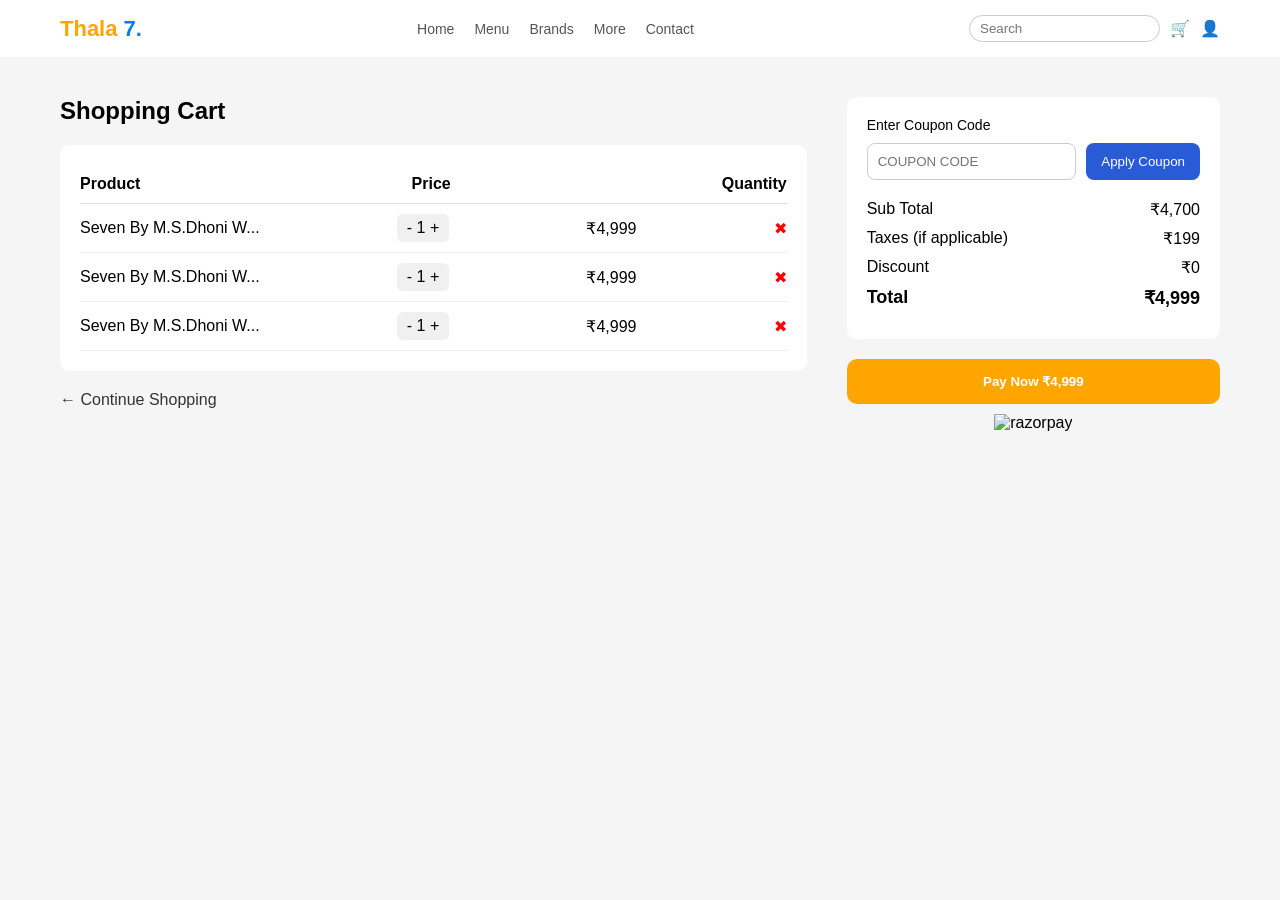
==== cart.html @ 3bec6ea9 "update sneaker store pages" ====
<!DOCTYPE html>
<html lang="en">
<head>
    <meta charset="UTF-8">
    <meta name="viewport" content="width=device-width, initial-scale=1.0">
    <meta name="description" content="Your shopping cart">
    <title>Shopping Cart</title>
    <link rel="stylesheet" href="cart.css">
</head>
<body>
     <header class="header">
              <nav class="navbar">
              <div class="logo">Thala <span>7.</span>
              </div>
               <!---Hamburger menu--->
                 <button class="hamburger" aria-label="Open navigation menu" aria-controls="main-menu" aria-expanded="false">
                        ☰
                </button>
                <ul class="nav-links">
                    <li><a href="#home">Home</a></li>
                    <li><a href="#menu">Menu</a></li>
                    <li><a href="#brands">Brands</a></li>
                    <li><a href="#more">More</a></li>
                    <li><a href="#contact">Contact</a></li>
                </ul>
             <div class="nav-icons">
                <input type="text" name="text" placeholder="Search"/>
                <span>🛒</span>
                <span>👤</span>
             </div>
              </nav>      
      </header>
      <section class="cart-container">
       <!--Left-->
       <div class="cart-left">
           <h2>Shopping Cart</h2>
           <div class="cart-table">
                <div class="cart-header">
                    <span>Product</span>
                    <span>Price</span>
                    <span>Quantity</span>
                </div>
                 <!-- ITEM -->
                <div class="cart-item">
                    <span>Seven By M.S.Dhoni W...</span>
                    <div class="qty">- 1 +</div>
                    <span>₹4,999</span>
                    <span class="remove">✖</span>
                </div>
                <div class="cart-item">
                    <span>Seven By M.S.Dhoni W...</span>
                    <div class="qty">- 1 +</div>
                    <span>₹4,999</span>
                    <span class="remove">✖</span>
                </div>

                <div class="cart-item">
                    <span>Seven By M.S.Dhoni W...</span>
                    <div class="qty">- 1 +</div>
                    <span>₹4,999</span>
                    <span class="remove">✖</span>
                </div>
           </div>
                  <a href="#" class="continue">← Continue Shopping</a>
       </div>
       <div class="cart-right">
                <div class="summary-card">
                <p class="label">Enter Coupon Code</p>
                <div class="coupon">
                    <input type="text" placeholder="COUPON CODE">
                    <button>Apply Coupon</button>
                </div>
                <div class="summary">
                    <div><span>Sub Total</span><span>₹4,700</span></div>
                    <div><span>Taxes (if applicable)</span><span>₹199</span></div>
                    <div><span>Discount</span><span>₹0</span></div>
                    <div class="total"><span>Total</span><span>₹4,999</span></div>
                </div>
                </div>
                <button class="pay-btn">Pay Now ₹4,999</button>
                <div class="payment-icons">
                <img src="https://upload.wikimedia.org/wikipedia/commons/8/89/Razorpay_logo.svg" alt="razorpay">
                </div>

       </div>
      </section>
</body>
</html>
---- cart.css ----
:root{
    --primary-color:orange;
    --secondary-color:white;
    --bg-color:#f5f5f5;
    --blue:#007bff;
}

* {
  margin: 0;
  padding: 0;
  box-sizing: border-box;
  font-family: Arial, sans-serif;
}

body {
  background: var(--bg-color);
  overflow-x: hidden;
}

/* CONTAINER */
.container {
  max-width: 1200px;
  margin:0 auto;
}
/* HEADER */
.header {
  top: 0;
  width: 100%;
  z-index: 1000;
}

/* NAVBAR */
.navbar {
  display: flex;
  justify-content: space-between;
  align-items: center;
  padding: 15px 60px;
  background:var(--secondary-color);
}

.nav-links {
  display: flex;
  gap: 20px;
  list-style: none;
}

.nav-links li {
  display: inline-block;
}

.nav-links a {
  text-decoration: none;
  color: #555;
  font-size: 14px;
}

.logo {
  font-size: 22px;
  font-weight: bold;
  color: var(--primary-color);
}

.logo span {
  color: var(--blue);
}

/* NAV ICONS */
.nav-icons {
  display: flex;
  align-items: center;
  gap: 10px;
}

.nav-icons input {
  padding: 5px 10px;
  border-radius: 20px;
  border: 1px solid #ccc;
}

/* HAMBURGER */
.hamburger {
  display: none;
  font-size: 28px;
  cursor: pointer;
  border: none;
  background: none;
}
/* MAIN */
.cart-container {
  display: flex;
  gap: 40px;
  padding: 40px 60px;
  flex-wrap: wrap;
}

/* LEFT */
.cart-left {
  flex: 2;
}

.cart-left h2 {
  margin-bottom: 20px;
}

/* TABLE */
.cart-table {
  background: white;
  padding: 20px;
  border-radius: 10px;
}

.cart-header,
.cart-item {
  display: flex;
  justify-content: space-between;
  padding: 10px 0;
}

.cart-header {
  font-weight: bold;
  border-bottom: 1px solid #ddd;
}

.cart-item {
  align-items: center;
  border-bottom: 1px solid #eee;
}

.qty {
  background: #f0f0f0;
  padding: 5px 10px;
  border-radius: 6px;
}

.remove {
  color: red;
  cursor: pointer;
}

/* CONTINUE */
.continue {
  display: inline-block;
  margin-top: 20px;
  color: #333;
  text-decoration: none;
}

/* RIGHT */
.cart-right {
  flex: 1;
}

/* CARD */
.summary-card {
  background: white;
  padding: 20px;
  border-radius: 10px;
}

.label {
  margin-bottom: 10px;
  font-size: 14px;
}

.coupon {
  display: flex;
  gap: 10px;
  margin-bottom: 20px;
}

.coupon input {
  flex: 1;
  padding: 10px;
  border-radius: 8px;
  border: 1px solid #ccc;
}

.coupon button {
  background: #2a5bd7;
  color: white;
  border: none;
  padding: 10px 15px;
  border-radius: 8px;
}

/* SUMMARY */
.summary div {
  display: flex;
  justify-content: space-between;
  margin: 10px 0;
}

.total {
  font-weight: bold;
  font-size: 18px;
}

/* PAY BUTTON */
.pay-btn {
  width: 100%;
  margin-top: 20px;
  padding: 15px;
  background: orange;
  color: white;
  border: none;
  border-radius: 10px;
  font-weight: bold;
  cursor: pointer;
}

/* PAYMENT ICON */
.payment-icons {
  text-align: center;
  margin-top: 10px;
}

.payment-icons img {
  width: 120px;
}

/* ===================== */
/* MOBILE */
/* ===================== */
@media (max-width: 768px) {

.navbar {
    padding: 15px 20px;
  }

  /* SHOW HAMBURGER */
.hamburger {
    display: block;
    order:3;
  }
.navbar{
    display:flex;
    align-items:center;
    padding:15px 20px;
}
.navbar::after{
    content:"";
    position:fixed;
    top:0;
    left:0;
    width:100%;
    height:100%;
    background:rgba(0,0,0,0.3);
    opacity:0;
    pointer-events:none;
    transition:0.3s;
}
.navbar:focus-within::after{
    opacity:1;
}
    .nav-links {
    position: absolute;
    top: 80px;
    right:0;
    width: 250px;
    gap:10px;
    background:var( --secondary-color);
    flex-direction: column;
    padding: 20px 0;
    opacity: 0;
    transform:translateY(-10px);
    pointer-events:none;
    transition: 0.3s ease;
    z-index:100;
  }
  /* show menu when hamburger is focused */
.hamburger:focus-within + .nav-links{
    align-items: center;
    justify-content:center;
    height:100%;
    background: #f8f8f8;
    opacity: 1;
    pointer-events: auto;
    transform:translateY(0);
}
.nav-links a{
    display:block;
    padding:12px 16px;
    border-radius:6px;
    transition:background 0.2s;
}
.nav-links a:hover{
    background:#f0f0f0;
}
.nav-links li{
    opacity:0;
    transform:translateY(-5px);
    transition:0.3s;
}

.navbar:focus-within .nav-links li{
    opacity:1;
    transform:translateY(0);
}
  .nav-icons input {
    display: none;
  }
.cart-container {
    flex-direction: column;
  }

  .cart-left,
  .cart-right {
    width: 100%;
  }
}
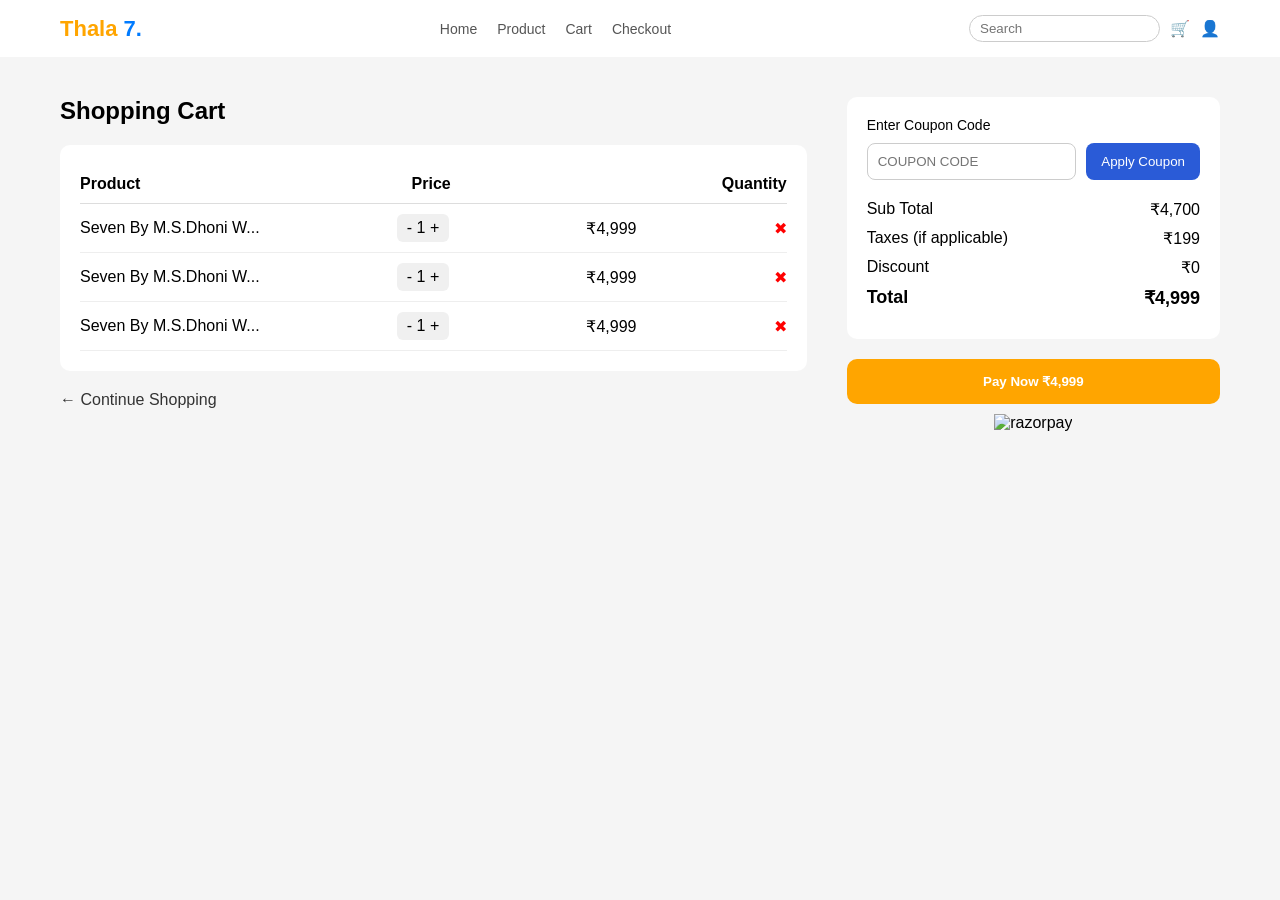
==== commit 575cad4f: "updated version" ====
--- a/cart.html
+++ b/cart.html
@@ -6,6 +6,7 @@
     <meta name="description" content="Your shopping cart">
     <title>Shopping Cart</title>
     <link rel="stylesheet" href="cart.css">
+    <link rel="stylesheet" href="styles.css">
 </head>
 <body>
      <header class="header">
@@ -17,11 +18,10 @@
                         ☰
                 </button>
                 <ul class="nav-links">
-                    <li><a href="#home">Home</a></li>
-                    <li><a href="#menu">Menu</a></li>
-                    <li><a href="#brands">Brands</a></li>
-                    <li><a href="#more">More</a></li>
-                    <li><a href="#contact">Contact</a></li>
+                    <li><a href="index.html">Home</a></li>
+                    <li><a href="product.html">Product</a></li>
+                    <li><a href="cart.html">Cart</a></li>
+                    <li><a href="payment.html">Checkout</a></li>
                 </ul>
              <div class="nav-icons">
                 <input type="text" name="text" placeholder="Search"/>
@@ -61,7 +61,7 @@
                     <span class="remove">✖</span>
                 </div>
            </div>
-                  <a href="#" class="continue">← Continue Shopping</a>
+                  <a href="index.html" class="continue">← Continue Shopping</a>
        </div>
        <div class="cart-right">
                 <div class="summary-card">
--- a/cart.css
+++ b/cart.css
@@ -1,90 +1,3 @@
-:root{
-    --primary-color:orange;
-    --secondary-color:white;
-    --bg-color:#f5f5f5;
-    --blue:#007bff;
-}
-
-* {
-  margin: 0;
-  padding: 0;
-  box-sizing: border-box;
-  font-family: Arial, sans-serif;
-}
-
-body {
-  background: var(--bg-color);
-  overflow-x: hidden;
-}
-
-/* CONTAINER */
-.container {
-  max-width: 1200px;
-  margin:0 auto;
-}
-/* HEADER */
-.header {
-  top: 0;
-  width: 100%;
-  z-index: 1000;
-}
-
-/* NAVBAR */
-.navbar {
-  display: flex;
-  justify-content: space-between;
-  align-items: center;
-  padding: 15px 60px;
-  background:var(--secondary-color);
-}
-
-.nav-links {
-  display: flex;
-  gap: 20px;
-  list-style: none;
-}
-
-.nav-links li {
-  display: inline-block;
-}
-
-.nav-links a {
-  text-decoration: none;
-  color: #555;
-  font-size: 14px;
-}
-
-.logo {
-  font-size: 22px;
-  font-weight: bold;
-  color: var(--primary-color);
-}
-
-.logo span {
-  color: var(--blue);
-}
-
-/* NAV ICONS */
-.nav-icons {
-  display: flex;
-  align-items: center;
-  gap: 10px;
-}
-
-.nav-icons input {
-  padding: 5px 10px;
-  border-radius: 20px;
-  border: 1px solid #ccc;
-}
-
-/* HAMBURGER */
-.hamburger {
-  display: none;
-  font-size: 28px;
-  cursor: pointer;
-  border: none;
-  background: none;
-}
 /* MAIN */
 .cart-container {
   display: flex;
@@ -222,83 +135,6 @@
 /* MOBILE */
 /* ===================== */
 @media (max-width: 768px) {
-
-.navbar {
-    padding: 15px 20px;
-  }
-
-  /* SHOW HAMBURGER */
-.hamburger {
-    display: block;
-    order:3;
-  }
-.navbar{
-    display:flex;
-    align-items:center;
-    padding:15px 20px;
-}
-.navbar::after{
-    content:"";
-    position:fixed;
-    top:0;
-    left:0;
-    width:100%;
-    height:100%;
-    background:rgba(0,0,0,0.3);
-    opacity:0;
-    pointer-events:none;
-    transition:0.3s;
-}
-.navbar:focus-within::after{
-    opacity:1;
-}
-    .nav-links {
-    position: absolute;
-    top: 80px;
-    right:0;
-    width: 250px;
-    gap:10px;
-    background:var( --secondary-color);
-    flex-direction: column;
-    padding: 20px 0;
-    opacity: 0;
-    transform:translateY(-10px);
-    pointer-events:none;
-    transition: 0.3s ease;
-    z-index:100;
-  }
-  /* show menu when hamburger is focused */
-.hamburger:focus-within + .nav-links{
-    align-items: center;
-    justify-content:center;
-    height:100%;
-    background: #f8f8f8;
-    opacity: 1;
-    pointer-events: auto;
-    transform:translateY(0);
-}
-.nav-links a{
-    display:block;
-    padding:12px 16px;
-    border-radius:6px;
-    transition:background 0.2s;
-}
-.nav-links a:hover{
-    background:#f0f0f0;
-}
-.nav-links li{
-    opacity:0;
-    transform:translateY(-5px);
-    transition:0.3s;
-}
-
-.navbar:focus-within .nav-links li{
-    opacity:1;
-    transform:translateY(0);
-}
-  .nav-icons input {
-    display: none;
-  }
 .cart-container {
     flex-direction: column;
   }
--- a/styles.css
+++ b/styles.css
@@ -0,0 +1,303 @@
+:root{
+    --primary-color:orange;
+    --secondary-color:white;
+    --bg-color:#f5f5f5;
+    --blue:#007bff;
+    --bg-color-white:white;
+    --light-grey:#888;
+    --border-color:#ddd;
+    --orange-color:orange;
+    --blue-color:#2a5bd7;
+}
+
+* {
+  margin: 0;
+  padding: 0;
+  box-sizing: border-box;
+  font-family: Arial, sans-serif;
+}
+
+body {
+  background: var(--bg-color);
+  overflow-x: hidden;
+}
+
+/* CONTAINER */
+.container {
+  max-width: 1200px;
+  margin:0 auto;
+}
+
+/* HEADER */
+.header {
+  top: 0;
+  width: 100%;
+  z-index: 1000;
+}
+
+/* NAVBAR */
+.navbar {
+  display: flex;
+  justify-content: space-between;
+  align-items: center;
+  padding: 15px 60px;
+  background:var(--secondary-color);
+}
+
+.nav-links {
+  display: flex;
+  gap: 20px;
+  list-style: none;
+}
+
+.nav-links li {
+  display: inline-block;
+}
+
+.nav-links a {
+  text-decoration: none;
+  color: #555;
+  font-size: 14px;
+}
+
+.logo {
+  font-size: 22px;
+  font-weight: bold;
+  color: var(--primary-color);
+}
+
+.logo span {
+  color: var(--blue);
+}
+
+/* NAV ICONS */
+.nav-icons {
+  display: flex;
+  align-items: center;
+  gap: 10px;
+}
+
+.nav-icons input {
+  padding: 5px 10px;
+  border-radius: 20px;
+  border: 1px solid #ccc;
+}
+
+/* HAMBURGER */
+.hamburger {
+  display: none;
+  font-size: 28px;
+  cursor: pointer;
+  border: none;
+  background: none;
+}
+
+/* HERO */
+.hero {
+  display: flex;
+  align-items: center;
+  justify-content: space-between;
+  padding: 120px 80px 60px; 
+  background: linear-gradient(to right, #f8f8f8, #eeeeee);
+}
+
+.hero-content {
+  display: flex;
+  gap: 20px;
+  max-width: 500px;
+  opacity: 0;
+  transform: translateY(30px);
+  animation: fadeUp 1s ease forwards;
+}
+
+.section-title {
+  letter-spacing: 2px;
+  color: #777;
+}
+
+.section-subtitle h1 {
+  font-size: 48px;
+}
+
+.hero-text span {
+  color: var(--primary-color);
+}
+
+.hero-text p {
+  color: #666;
+  margin-bottom: 20px;
+}
+
+.hero-text button {
+  padding: 12px 25px;
+  border: none;
+  background: #222;
+  color:  var(--secondary-color);
+  border-radius: 25px;
+  cursor: pointer;
+}
+
+.hero-image img {
+  width: 400px;
+  max-width: 100%;
+  margin-left:50px;
+}
+
+/* STATS */
+.stats {
+  display: flex;
+  justify-content: space-around;
+  background: var(--primary-color);
+  color:var(--secondary-color);
+  padding: 25px 0;
+  flex-wrap: wrap;
+}
+
+.stat {
+  text-align: center;
+  margin: 10px;
+}
+
+.stat h2 {
+  font-size: 24px;
+}
+
+/* ===================== */
+/* TABLET */
+/* ===================== */
+@media (max-width: 1024px) {
+
+  .hero {
+    flex-direction: column;
+    text-align: center;
+  }
+
+  .hero-content {
+    align-items: center;
+  }
+
+  .hero-image img {
+    width: 300px;
+    margin-top: 20px;
+  }
+}
+
+/* ===================== */
+/* MOBILE */
+/* ===================== */
+@media (max-width: 768px) {
+
+  .navbar {
+    padding: 15px 20px;
+  }
+
+  /* SHOW HAMBURGER */
+  .hamburger {
+    display: block;
+    order:3;
+  }
+.navbar{
+    display:flex;
+    align-items:center;
+    padding:15px 20px;
+}
+.navbar::after{
+content:"";
+position:fixed;
+top:0;
+left:0;
+width:100%;
+height:100%;
+background:rgba(0,0,0,0.3);
+opacity:0;
+pointer-events:none;
+transition:0.3s;
+}
+.navbar:focus-within::after{
+opacity:1;
+}
+  /* MOBILE MENU */
+    .nav-links {
+    position: absolute;
+    top: 80px;
+    right:0;
+    width: 250px;
+    gap:10px;
+    background:var( --secondary-color);
+    flex-direction: column;
+    padding: 20px 0;
+    opacity: 0;
+    transform:translateY(-10px);
+    pointer-events:none;
+    transition: 0.3s ease;
+    z-index:100;
+  }
+  /* show menu when hamburger is focused */
+.hamburger:focus-within + .nav-links{
+    align-items: center;
+    justify-content:center;
+    height:100%;
+    background: #f8f8f8;
+    opacity: 1;
+    pointer-events: auto;
+    transform:translateY(0);
+}
+.nav-links a{
+display:block;
+padding:12px 16px;
+border-radius:6px;
+transition:background 0.2s;
+}
+.nav-links a:hover{
+background:#f0f0f0;
+}
+.nav-links li{
+opacity:0;
+transform:translateY(-5px);
+transition:0.3s;
+}
+
+.navbar:focus-within .nav-links li{
+opacity:1;
+transform:translateY(0);
+}
+  .nav-icons input {
+    display: none;
+  }
+
+  /* HERO STACK */
+  .hero {
+    padding: 100px 20px 40px;
+  }
+
+  .hero-content {
+    display:flex;
+    flex-direction:column;
+    align-items: center;
+    justify-content:center;
+    margin-top: 20px;
+  }
+
+  .hero-text h1 {
+    font-size: 28px;
+  }
+
+  .hero-image img {
+    width: 250px;
+  }
+
+  /* STATS STACK */
+  .stats {
+    flex-direction: column;
+    align-items: center;
+  }
+}
+
+
+/* Animation */
+@keyframes fadeUp {
+  to {
+    opacity: 1;
+    transform: translateY(0);
+  }
+}
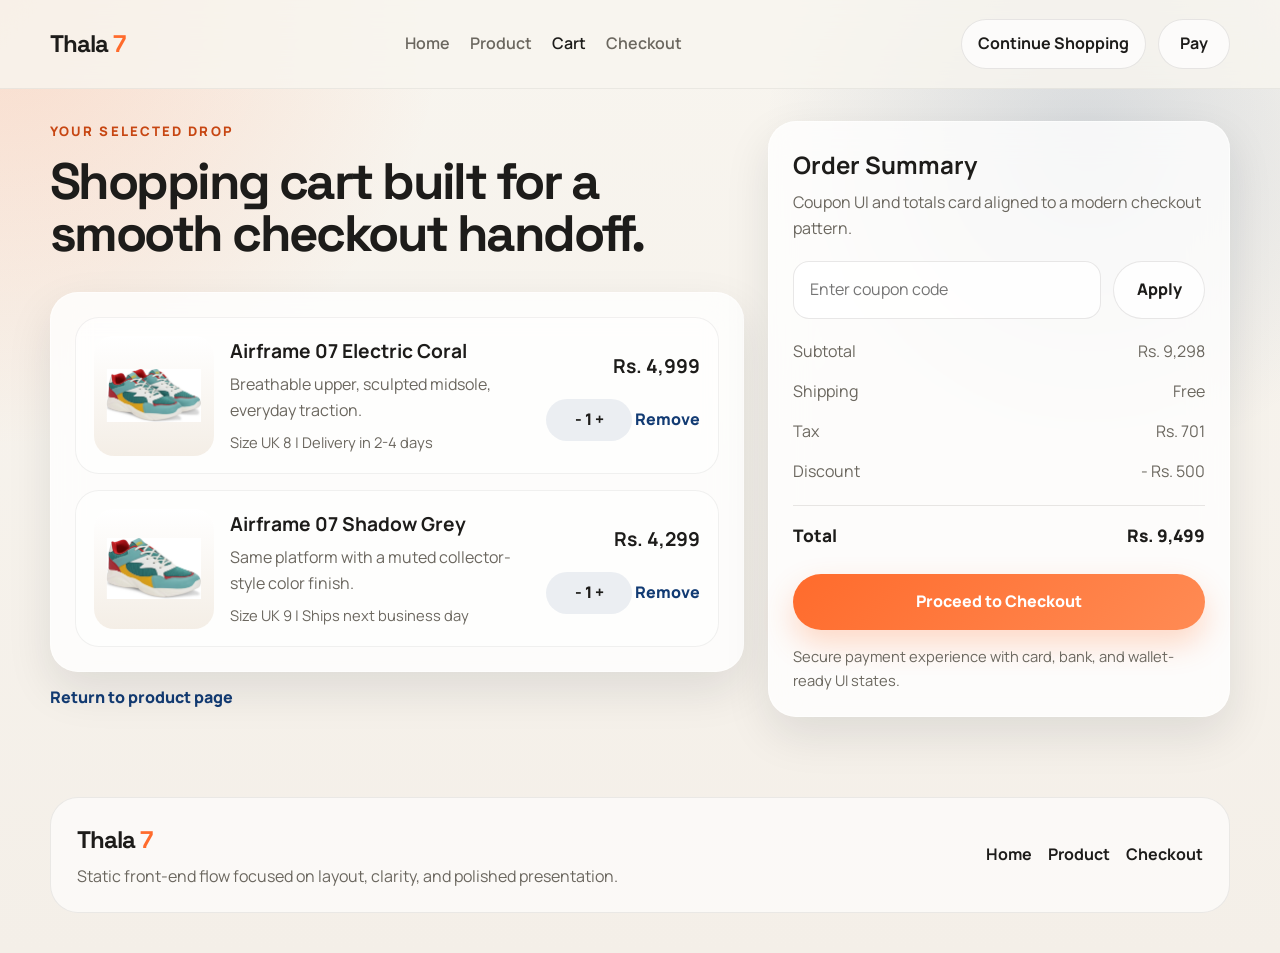
==== commit dc906089: "Add attrative style , changes made for html file, add script ,add readme file" ====
--- a/cart.html
+++ b/cart.html
@@ -1,88 +1,127 @@
 <!DOCTYPE html>
 <html lang="en">
-<head>
-    <meta charset="UTF-8">
-    <meta name="viewport" content="width=device-width, initial-scale=1.0">
-    <meta name="description" content="Your shopping cart">
-    <title>Shopping Cart</title>
-    <link rel="stylesheet" href="cart.css">
-    <link rel="stylesheet" href="styles.css">
-</head>
-<body>
-     <header class="header">
-              <nav class="navbar">
-              <div class="logo">Thala <span>7.</span>
+  <head>
+    <meta charset="UTF-8" />
+    <meta name="viewport" content="width=device-width, initial-scale=1.0" />
+    <meta name="description" content="Review selected products and order summary in the Thala 7 shopping cart." />
+    <title>Thala 7 | Shopping Cart</title>
+    <link rel="preconnect" href="https://fonts.googleapis.com" />
+    <link rel="preconnect" href="https://fonts.gstatic.com" crossorigin />
+    <link
+      href="https://fonts.googleapis.com/css2?family=Manrope:wght@400;500;600;700;800&family=Space+Grotesk:wght@500;700&display=swap"
+      rel="stylesheet"
+    />
+    <link rel="stylesheet" href="styles.css" />
+    <link rel="stylesheet" href="cart.css" />
+  </head>
+  <body>
+    <header class="site-header">
+      <nav class="navbar container" aria-label="Primary navigation">
+        <a class="logo" href="index.html" aria-label="Thala 7 home">Thala <span>7</span></a>
+        <button
+          class="hamburger"
+          id="menuBtn"
+          type="button"
+          aria-label="Open navigation menu"
+          aria-controls="menu"
+          aria-expanded="false"
+        >
+          <span></span>
+          <span></span>
+          <span></span>
+        </button>
+        <ul class="nav-links" id="menu">
+          <li><a href="index.html">Home</a></li>
+          <li><a href="product.html">Product</a></li>
+          <li><a class="active" href="cart.html">Cart</a></li>
+          <li><a href="payment.html">Checkout</a></li>
+        </ul>
+        <div class="nav-actions">
+          <a class="nav-chip" href="product.html">Continue Shopping</a>
+          <a class="nav-icon" href="payment.html" aria-label="Go to checkout">Pay</a>
+        </div>
+      </nav>
+    </header>
+
+    <main class="page-shell">
+      <section class="container cart-layout">
+        <div class="cart-left">
+          <div class="page-intro">
+            <p class="eyebrow">Your Selected Drop</p>
+            <h1>Shopping cart built for a smooth checkout handoff.</h1>
+          </div>
+
+          <div class="cart-list panel">
+            <article class="cart-item-card">
+              <img src="./images/shoe.webp" alt="Airframe 07 sneaker" />
+              <div class="cart-item-copy">
+                <h2>Airframe 07 Electric Coral</h2>
+                <p>Breathable upper, sculpted midsole, everyday traction.</p>
+                <span class="cart-meta">Size UK 8 | Delivery in 2-4 days</span>
               </div>
-               <!---Hamburger menu--->
-                 <button class="hamburger" aria-label="Open navigation menu" aria-controls="main-menu" aria-expanded="false">
-                        ☰
-                </button>
-                <ul class="nav-links">
-                    <li><a href="index.html">Home</a></li>
-                    <li><a href="product.html">Product</a></li>
-                    <li><a href="cart.html">Cart</a></li>
-                    <li><a href="payment.html">Checkout</a></li>
-                </ul>
-             <div class="nav-icons">
-                <input type="text" name="text" placeholder="Search"/>
-                <span>🛒</span>
-                <span>👤</span>
-             </div>
-              </nav>      
-      </header>
-      <section class="cart-container">
-       <!--Left-->
-       <div class="cart-left">
-           <h2>Shopping Cart</h2>
-           <div class="cart-table">
-                <div class="cart-header">
-                    <span>Product</span>
-                    <span>Price</span>
-                    <span>Quantity</span>
-                </div>
-                 <!-- ITEM -->
-                <div class="cart-item">
-                    <span>Seven By M.S.Dhoni W...</span>
-                    <div class="qty">- 1 +</div>
-                    <span>₹4,999</span>
-                    <span class="remove">✖</span>
-                </div>
-                <div class="cart-item">
-                    <span>Seven By M.S.Dhoni W...</span>
-                    <div class="qty">- 1 +</div>
-                    <span>₹4,999</span>
-                    <span class="remove">✖</span>
-                </div>
+              <div class="cart-item-actions">
+                <strong>Rs. 4,999</strong>
+                <div class="qty-pill" aria-label="Quantity 1">- 1 +</div>
+                <button type="button" class="text-link">Remove</button>
+              </div>
+            </article>
 
-                <div class="cart-item">
-                    <span>Seven By M.S.Dhoni W...</span>
-                    <div class="qty">- 1 +</div>
-                    <span>₹4,999</span>
-                    <span class="remove">✖</span>
-                </div>
-           </div>
-                  <a href="index.html" class="continue">← Continue Shopping</a>
-       </div>
-       <div class="cart-right">
-                <div class="summary-card">
-                <p class="label">Enter Coupon Code</p>
-                <div class="coupon">
-                    <input type="text" placeholder="COUPON CODE">
-                    <button>Apply Coupon</button>
-                </div>
-                <div class="summary">
-                    <div><span>Sub Total</span><span>₹4,700</span></div>
-                    <div><span>Taxes (if applicable)</span><span>₹199</span></div>
-                    <div><span>Discount</span><span>₹0</span></div>
-                    <div class="total"><span>Total</span><span>₹4,999</span></div>
-                </div>
-                </div>
-                <button class="pay-btn">Pay Now ₹4,999</button>
-                <div class="payment-icons">
-                <img src="https://upload.wikimedia.org/wikipedia/commons/8/89/Razorpay_logo.svg" alt="razorpay">
-                </div>
+            <article class="cart-item-card">
+              <img src="./images/shoe3.webp" alt="Airframe 07 sneaker alternate angle" />
+              <div class="cart-item-copy">
+                <h2>Airframe 07 Shadow Grey</h2>
+                <p>Same platform with a muted collector-style color finish.</p>
+                <span class="cart-meta">Size UK 9 | Ships next business day</span>
+              </div>
+              <div class="cart-item-actions">
+                <strong>Rs. 4,299</strong>
+                <div class="qty-pill" aria-label="Quantity 1">- 1 +</div>
+                <button type="button" class="text-link">Remove</button>
+              </div>
+            </article>
+          </div>
 
-       </div>
+          <a class="back-link" href="product.html">Return to product page</a>
+        </div>
+
+        <aside class="cart-right">
+          <div class="summary-card panel">
+            <h2>Order Summary</h2>
+            <p class="summary-text">Coupon UI and totals card aligned to a modern checkout pattern.</p>
+            <div class="coupon-row">
+              <input type="text" placeholder="Enter coupon code" aria-label="Coupon code" />
+              <button type="button" class="btn btn-secondary">Apply</button>
+            </div>
+
+            <div class="summary-list">
+              <div><span>Subtotal</span><span>Rs. 9,298</span></div>
+              <div><span>Shipping</span><span>Free</span></div>
+              <div><span>Tax</span><span>Rs. 701</span></div>
+              <div><span>Discount</span><span>- Rs. 500</span></div>
+              <div class="total-row"><span>Total</span><span>Rs. 9,499</span></div>
+            </div>
+
+            <a class="btn btn-primary pay-btn" href="payment.html">Proceed to Checkout</a>
+            <p class="secure-note">Secure payment experience with card, bank, and wallet-ready UI states.</p>
+          </div>
+        </aside>
       </section>
-</body>
-</html>+    </main>
+
+    <footer class="site-footer">
+      <div class="container footer-content">
+        <div>
+          <a class="logo footer-logo" href="index.html">Thala <span>7</span></a>
+          <p>Static front-end flow focused on layout, clarity, and polished presentation.</p>
+        </div>
+        <div class="footer-links">
+          <a href="index.html">Home</a>
+          <a href="product.html">Product</a>
+          <a href="payment.html">Checkout</a>
+        </div>
+      </div>
+    </footer>
+
+    <script src="script.js"></script>
+  </body>
+</html>
--- a/styles.css
+++ b/styles.css
@@ -1,303 +1,573 @@
-:root{
-    --primary-color:orange;
-    --secondary-color:white;
-    --bg-color:#f5f5f5;
-    --blue:#007bff;
-    --bg-color-white:white;
-    --light-grey:#888;
-    --border-color:#ddd;
-    --orange-color:orange;
-    --blue-color:#2a5bd7;
+:root {
+  --bg: #f5f1ea;
+  --surface: rgba(255, 255, 255, 0.78);
+  --surface-strong: #ffffff;
+  --text: #1d1c1a;
+  --muted: #6b675f;
+  --line: rgba(29, 28, 26, 0.1);
+  --brand: #ff6b2c;
+  --brand-deep: #c74612;
+  --accent: #123b73;
+  --shadow: 0 18px 45px rgba(24, 28, 36, 0.1);
+  --radius-lg: 28px;
+  --radius-md: 18px;
+  --radius-sm: 12px;
+  --container: 1180px;
 }
 
 * {
+  box-sizing: border-box;
   margin: 0;
   padding: 0;
-  box-sizing: border-box;
-  font-family: Arial, sans-serif;
+}
+
+html {
+  scroll-behavior: smooth;
 }
 
 body {
-  background: var(--bg-color);
-  overflow-x: hidden;
-}
-
-/* CONTAINER */
+  min-height: 100vh;
+  font-family: "Manrope", sans-serif;
+  color: var(--text);
+  background:
+    radial-gradient(circle at top left, rgba(255, 107, 44, 0.18), transparent 28%),
+    radial-gradient(circle at 85% 15%, rgba(18, 59, 115, 0.14), transparent 24%),
+    linear-gradient(180deg, #f8f5ef 0%, #f4efe8 100%);
+  line-height: 1.6;
+}
+
+img {
+  max-width: 100%;
+  display: block;
+}
+
+a {
+  color: inherit;
+  text-decoration: none;
+}
+
+button,
+input,
+select {
+  font: inherit;
+}
+
 .container {
-  max-width: 1200px;
-  margin:0 auto;
-}
-
-/* HEADER */
-.header {
+  width: min(calc(100% - 2rem), var(--container));
+  margin: 0 auto;
+}
+
+.page-shell {
+  padding: 2rem 0 4rem;
+}
+
+.section {
+  padding: 1.5rem 0 5rem;
+}
+
+.section-highlight {
+  padding-top: 0;
+}
+
+.site-header {
+  position: sticky;
   top: 0;
-  width: 100%;
-  z-index: 1000;
-}
-
-/* NAVBAR */
+  z-index: 50;
+  backdrop-filter: blur(16px);
+  background: rgba(248, 245, 239, 0.8);
+  border-bottom: 1px solid rgba(29, 28, 26, 0.06);
+}
+
 .navbar {
   display: flex;
+  align-items: center;
   justify-content: space-between;
-  align-items: center;
-  padding: 15px 60px;
-  background:var(--secondary-color);
+  gap: 1.25rem;
+  min-height: 88px;
+}
+
+.logo {
+  font-family: "Space Grotesk", sans-serif;
+  font-size: 1.5rem;
+  font-weight: 700;
+  letter-spacing: -0.04em;
+}
+
+.logo span {
+  color: var(--brand);
 }
 
 .nav-links {
   display: flex;
-  gap: 20px;
+  align-items: center;
+  gap: 1.25rem;
   list-style: none;
 }
 
-.nav-links li {
-  display: inline-block;
-}
-
 .nav-links a {
-  text-decoration: none;
-  color: #555;
-  font-size: 14px;
-}
-
-.logo {
-  font-size: 22px;
-  font-weight: bold;
-  color: var(--primary-color);
-}
-
-.logo span {
-  color: var(--blue);
-}
-
-/* NAV ICONS */
-.nav-icons {
+  color: var(--muted);
+  font-weight: 600;
+  transition: color 0.2s ease;
+}
+
+.nav-links a:hover,
+.nav-links a.active {
+  color: var(--text);
+}
+
+.nav-actions {
   display: flex;
   align-items: center;
-  gap: 10px;
-}
-
-.nav-icons input {
-  padding: 5px 10px;
-  border-radius: 20px;
-  border: 1px solid #ccc;
-}
-
-/* HAMBURGER */
+  gap: 0.75rem;
+}
+
+.nav-chip,
+.nav-icon {
+  border: 1px solid var(--line);
+  border-radius: 999px;
+  padding: 0.7rem 1rem;
+  background: rgba(255, 255, 255, 0.7);
+  font-weight: 700;
+}
+
+.nav-icon {
+  min-width: 72px;
+  text-align: center;
+}
+
 .hamburger {
   display: none;
-  font-size: 28px;
+  flex-direction: column;
+  justify-content: center;
+  gap: 4px;
+  width: 48px;
+  height: 48px;
+  border: 1px solid var(--line);
+  border-radius: 50%;
+  background: rgba(255, 255, 255, 0.76);
   cursor: pointer;
-  border: none;
-  background: none;
-}
-
-/* HERO */
+}
+
+.hamburger span {
+  width: 18px;
+  height: 2px;
+  margin: 0 auto;
+  background: var(--text);
+}
+
 .hero {
+  position: relative;
+  overflow: hidden;
+  padding: 4rem 0 5rem;
+}
+
+.hero-grid {
+  display: grid;
+  grid-template-columns: 1.05fr 0.95fr;
+  gap: 2rem;
+  align-items: center;
+}
+
+.hero-copy,
+.hero-visual,
+.panel,
+.feature-card,
+.showcase-card {
+  animation: rise-in 0.7s ease both;
+}
+
+.hero-copy h1,
+.page-intro h1,
+.section-heading h2,
+.showcase h2,
+.product-details h1 {
+  font-family: "Space Grotesk", sans-serif;
+  letter-spacing: -0.05em;
+  line-height: 1.02;
+}
+
+.hero-copy h1 {
+  max-width: 12ch;
+  font-size: clamp(2.9rem, 5.8vw, 5.2rem);
+  margin-bottom: 1.25rem;
+}
+
+.hero-text {
+  max-width: 58ch;
+  color: var(--muted);
+  font-size: 1.05rem;
+}
+
+.eyebrow {
+  margin-bottom: 0.85rem;
+  color: var(--brand-deep);
+  text-transform: uppercase;
+  letter-spacing: 0.16em;
+  font-size: 0.82rem;
+  font-weight: 800;
+}
+
+.hero-cta {
   display: flex;
+  flex-wrap: wrap;
+  gap: 1rem;
+  margin: 2rem 0;
+}
+
+.btn {
+  display: inline-flex;
+  align-items: center;
+  justify-content: center;
+  min-height: 52px;
+  padding: 0.95rem 1.4rem;
+  border: 0;
+  border-radius: 999px;
+  font-weight: 800;
+  transition:
+    transform 0.22s ease,
+    box-shadow 0.22s ease,
+    background 0.22s ease;
+  cursor: pointer;
+}
+
+.btn:hover {
+  transform: translateY(-2px);
+}
+
+.btn-primary {
+  background: linear-gradient(135deg, var(--brand) 0%, #ff8b54 100%);
+  color: #fff;
+  box-shadow: 0 14px 30px rgba(255, 107, 44, 0.25);
+}
+
+.btn-secondary {
+  background: rgba(255, 255, 255, 0.72);
+  color: var(--text);
+  border: 1px solid var(--line);
+}
+
+.hero-metrics {
+  display: grid;
+  grid-template-columns: repeat(3, minmax(0, 1fr));
+  gap: 1rem;
+}
+
+.hero-metrics article,
+.panel,
+.feature-card,
+.showcase-card {
+  border: 1px solid rgba(255, 255, 255, 0.55);
+  background: var(--surface);
+  backdrop-filter: blur(18px);
+  box-shadow: var(--shadow);
+}
+
+.hero-metrics article {
+  padding: 1rem;
+  border-radius: var(--radius-md);
+}
+
+.hero-metrics strong {
+  display: block;
+  font-size: 1.4rem;
+  margin-bottom: 0.2rem;
+}
+
+.hero-metrics span,
+.section-heading p,
+.footer-content p {
+  color: var(--muted);
+}
+
+.hero-visual {
+  position: relative;
+  min-height: 580px;
+}
+
+.hero-card {
+  position: absolute;
+  inset: 0 0 6% 8%;
+  display: grid;
+  align-content: space-between;
+  padding: 1.25rem;
+  border-radius: 36px;
+  background: linear-gradient(180deg, rgba(255, 255, 255, 0.86), rgba(255, 255, 255, 0.62));
+  box-shadow: 0 30px 60px rgba(15, 23, 42, 0.14);
+}
+
+.hero-card img {
+  width: 100%;
+  height: 100%;
+  object-fit: cover;
+  object-position: center;
+  border-radius: 28px;
+}
+
+.tag,
+.pill,
+.discount-chip {
+  display: inline-flex;
+  align-items: center;
+  gap: 0.45rem;
+  width: fit-content;
+  border-radius: 999px;
+  padding: 0.55rem 0.85rem;
+  font-size: 0.8rem;
+  font-weight: 800;
+}
+
+.tag,
+.pill {
+  background: rgba(18, 59, 115, 0.1);
+  color: var(--accent);
+}
+
+.floating-note {
+  position: absolute;
+  right: -1rem;
+  bottom: 0;
+  width: min(290px, 80%);
+  padding: 1.2rem;
+  border-radius: var(--radius-lg);
+  background: rgba(17, 19, 25, 0.9);
+  color: #f8f5ef;
+  box-shadow: 0 20px 40px rgba(17, 19, 25, 0.25);
+}
+
+.floating-note p,
+.floating-note span {
+  color: rgba(248, 245, 239, 0.76);
+}
+
+.floating-note strong {
+  display: block;
+  margin: 0.35rem 0;
+  font-size: 1.25rem;
+}
+
+.hero-orb {
+  position: absolute;
+  width: 320px;
+  aspect-ratio: 1;
+  border-radius: 50%;
+  filter: blur(20px);
+  opacity: 0.5;
+  pointer-events: none;
+}
+
+.hero-orb-left {
+  top: 4rem;
+  left: -8rem;
+  background: rgba(255, 107, 44, 0.22);
+}
+
+.hero-orb-right {
+  right: -5rem;
+  bottom: 2rem;
+  background: rgba(18, 59, 115, 0.18);
+}
+
+.section-heading,
+.page-intro {
+  max-width: 760px;
+  margin-bottom: 2rem;
+}
+
+.section-heading h2,
+.page-intro h1,
+.showcase h2 {
+  font-size: clamp(2rem, 4vw, 3.25rem);
+}
+
+.feature-grid,
+.showcase-grid {
+  display: grid;
+  gap: 1.25rem;
+}
+
+.feature-grid {
+  grid-template-columns: repeat(3, minmax(0, 1fr));
+}
+
+.feature-card,
+.showcase-card,
+.panel {
+  border-radius: var(--radius-lg);
+  padding: 1.5rem;
+}
+
+.feature-card h3,
+.showcase-card h3 {
+  margin-bottom: 0.75rem;
+  font-size: 1.2rem;
+}
+
+.feature-card p,
+.showcase-card p {
+  color: var(--muted);
+}
+
+.showcase {
+  display: grid;
+  gap: 2rem;
+}
+
+.showcase-grid {
+  grid-template-columns: repeat(3, minmax(0, 1fr));
+}
+
+.showcase-card span {
+  display: inline-block;
+  margin-bottom: 1rem;
+  color: var(--brand);
+  font-weight: 800;
+}
+
+.site-footer {
+  padding: 1rem 0 2.5rem;
+}
+
+.footer-content {
+  display: flex;
   align-items: center;
   justify-content: space-between;
-  padding: 120px 80px 60px; 
-  background: linear-gradient(to right, #f8f8f8, #eeeeee);
-}
-
-.hero-content {
+  gap: 1.25rem;
+  padding: 1.4rem 1.6rem;
+  border: 1px solid rgba(29, 28, 26, 0.08);
+  border-radius: var(--radius-lg);
+  background: rgba(255, 255, 255, 0.62);
+}
+
+.footer-logo {
+  display: inline-block;
+  margin-bottom: 0.3rem;
+}
+
+.footer-links {
   display: flex;
-  gap: 20px;
-  max-width: 500px;
-  opacity: 0;
-  transform: translateY(30px);
-  animation: fadeUp 1s ease forwards;
-}
-
-.section-title {
-  letter-spacing: 2px;
-  color: #777;
-}
-
-.section-subtitle h1 {
-  font-size: 48px;
-}
-
-.hero-text span {
-  color: var(--primary-color);
-}
-
-.hero-text p {
-  color: #666;
-  margin-bottom: 20px;
-}
-
-.hero-text button {
-  padding: 12px 25px;
-  border: none;
-  background: #222;
-  color:  var(--secondary-color);
-  border-radius: 25px;
-  cursor: pointer;
-}
-
-.hero-image img {
-  width: 400px;
-  max-width: 100%;
-  margin-left:50px;
-}
-
-/* STATS */
-.stats {
-  display: flex;
-  justify-content: space-around;
-  background: var(--primary-color);
-  color:var(--secondary-color);
-  padding: 25px 0;
   flex-wrap: wrap;
-}
-
-.stat {
-  text-align: center;
-  margin: 10px;
-}
-
-.stat h2 {
-  font-size: 24px;
-}
-
-/* ===================== */
-/* TABLET */
-/* ===================== */
-@media (max-width: 1024px) {
-
-  .hero {
-    flex-direction: column;
-    text-align: center;
-  }
-
-  .hero-content {
-    align-items: center;
-  }
-
-  .hero-image img {
-    width: 300px;
-    margin-top: 20px;
-  }
-}
-
-/* ===================== */
-/* MOBILE */
-/* ===================== */
-@media (max-width: 768px) {
-
-  .navbar {
-    padding: 15px 20px;
-  }
-
-  /* SHOW HAMBURGER */
-  .hamburger {
-    display: block;
-    order:3;
-  }
-.navbar{
-    display:flex;
-    align-items:center;
-    padding:15px 20px;
-}
-.navbar::after{
-content:"";
-position:fixed;
-top:0;
-left:0;
-width:100%;
-height:100%;
-background:rgba(0,0,0,0.3);
-opacity:0;
-pointer-events:none;
-transition:0.3s;
-}
-.navbar:focus-within::after{
-opacity:1;
-}
-  /* MOBILE MENU */
-    .nav-links {
-    position: absolute;
-    top: 80px;
-    right:0;
-    width: 250px;
-    gap:10px;
-    background:var( --secondary-color);
-    flex-direction: column;
-    padding: 20px 0;
+  gap: 1rem;
+  font-weight: 700;
+}
+
+@keyframes rise-in {
+  from {
     opacity: 0;
-    transform:translateY(-10px);
-    pointer-events:none;
-    transition: 0.3s ease;
-    z-index:100;
-  }
-  /* show menu when hamburger is focused */
-.hamburger:focus-within + .nav-links{
-    align-items: center;
-    justify-content:center;
-    height:100%;
-    background: #f8f8f8;
-    opacity: 1;
-    pointer-events: auto;
-    transform:translateY(0);
-}
-.nav-links a{
-display:block;
-padding:12px 16px;
-border-radius:6px;
-transition:background 0.2s;
-}
-.nav-links a:hover{
-background:#f0f0f0;
-}
-.nav-links li{
-opacity:0;
-transform:translateY(-5px);
-transition:0.3s;
-}
-
-.navbar:focus-within .nav-links li{
-opacity:1;
-transform:translateY(0);
-}
-  .nav-icons input {
-    display: none;
-  }
-
-  /* HERO STACK */
-  .hero {
-    padding: 100px 20px 40px;
-  }
-
-  .hero-content {
-    display:flex;
-    flex-direction:column;
-    align-items: center;
-    justify-content:center;
-    margin-top: 20px;
-  }
-
-  .hero-text h1 {
-    font-size: 28px;
-  }
-
-  .hero-image img {
-    width: 250px;
-  }
-
-  /* STATS STACK */
-  .stats {
-    flex-direction: column;
-    align-items: center;
-  }
-}
-
-
-/* Animation */
-@keyframes fadeUp {
+    transform: translateY(24px);
+  }
+
   to {
     opacity: 1;
     transform: translateY(0);
   }
-}+}
+
+@media (max-width: 980px) {
+  .navbar {
+    min-height: 78px;
+  }
+
+  .hamburger {
+    display: inline-flex;
+    order: 3;
+  }
+
+  .nav-actions {
+    margin-left: auto;
+  }
+
+  .nav-chip {
+    display: none;
+  }
+
+  .nav-links {
+    position: absolute;
+    top: calc(100% + 0.5rem);
+    right: 1rem;
+    flex-direction: column;
+    align-items: flex-start;
+    width: min(260px, calc(100% - 2rem));
+    padding: 1rem;
+    border: 1px solid var(--line);
+    border-radius: 24px;
+    background: rgba(255, 255, 255, 0.94);
+    box-shadow: var(--shadow);
+    opacity: 0;
+    pointer-events: none;
+    transform: translateY(-8px);
+    transition:
+      opacity 0.2s ease,
+      transform 0.2s ease;
+  }
+
+  .nav-links.active {
+    opacity: 1;
+    pointer-events: auto;
+    transform: translateY(0);
+  }
+
+  .hero-grid,
+  .feature-grid,
+  .showcase-grid {
+    grid-template-columns: 1fr;
+  }
+
+  .hero-copy h1 {
+    max-width: 100%;
+  }
+
+  .hero-visual {
+    min-height: 460px;
+  }
+
+  .hero-card {
+    inset: 0;
+  }
+
+  .floating-note {
+    right: 1rem;
+  }
+}
+
+@media (max-width: 720px) {
+  .container {
+    width: min(calc(100% - 1.25rem), var(--container));
+  }
+
+  .nav-actions {
+    gap: 0.5rem;
+  }
+
+  .nav-icon {
+    min-width: auto;
+    padding-inline: 0.9rem;
+  }
+
+  .hero {
+    padding-top: 2.25rem;
+  }
+
+  .hero-metrics {
+    grid-template-columns: 1fr;
+  }
+
+  .hero-visual {
+    min-height: 360px;
+  }
+
+  .hero-card {
+    padding: 0.9rem;
+    border-radius: 26px;
+  }
+
+  .floating-note {
+    position: static;
+    width: 100%;
+    margin-top: 1rem;
+  }
+
+  .footer-content {
+    align-items: flex-start;
+    flex-direction: column;
+  }
+}
--- a/cart.css
+++ b/cart.css
@@ -1,146 +1,152 @@
-/* MAIN */
-.cart-container {
-  display: flex;
-  gap: 40px;
-  padding: 40px 60px;
-  flex-wrap: wrap;
+.cart-layout {
+  display: grid;
+  grid-template-columns: minmax(0, 1.2fr) minmax(320px, 0.8fr);
+  gap: 1.5rem;
 }
 
-/* LEFT */
-.cart-left {
-  flex: 2;
+.cart-list {
+  display: grid;
+  gap: 1rem;
 }
 
-.cart-left h2 {
-  margin-bottom: 20px;
+.cart-item-card {
+  display: grid;
+  grid-template-columns: 120px 1fr auto;
+  gap: 1rem;
+  align-items: center;
+  padding: 1.1rem;
+  border-radius: 24px;
+  background: rgba(255, 255, 255, 0.52);
+  border: 1px solid rgba(29, 28, 26, 0.06);
 }
 
-/* TABLE */
-.cart-table {
-  background: white;
-  padding: 20px;
-  border-radius: 10px;
+.cart-item-card img {
+  width: 120px;
+  height: 120px;
+  object-fit: contain;
+  padding: 0.8rem;
+  border-radius: 20px;
+  background: linear-gradient(180deg, #fff 0%, #f4eee6 100%);
 }
 
-.cart-header,
-.cart-item {
-  display: flex;
-  justify-content: space-between;
-  padding: 10px 0;
+.cart-item-copy h2 {
+  margin-bottom: 0.35rem;
+  font-size: 1.2rem;
 }
 
-.cart-header {
-  font-weight: bold;
-  border-bottom: 1px solid #ddd;
+.cart-item-copy p,
+.summary-text,
+.secure-note,
+.cart-meta {
+  color: var(--muted);
 }
 
-.cart-item {
-  align-items: center;
-  border-bottom: 1px solid #eee;
+.cart-meta {
+  display: inline-block;
+  margin-top: 0.45rem;
+  font-size: 0.92rem;
 }
 
-.qty {
-  background: #f0f0f0;
-  padding: 5px 10px;
-  border-radius: 6px;
+.cart-item-actions {
+  text-align: right;
 }
 
-.remove {
-  color: red;
+.cart-item-actions strong {
+  display: block;
+  margin-bottom: 0.8rem;
+  font-size: 1.2rem;
+}
+
+.qty-pill {
+  display: inline-flex;
+  align-items: center;
+  justify-content: center;
+  min-width: 86px;
+  min-height: 42px;
+  border-radius: 999px;
+  background: rgba(18, 59, 115, 0.08);
+  font-weight: 800;
+}
+
+.text-link,
+.back-link {
+  display: inline-block;
+  margin-top: 0.8rem;
+  color: var(--accent);
+  font-weight: 800;
+  background: none;
+  border: 0;
   cursor: pointer;
 }
 
-/* CONTINUE */
-.continue {
-  display: inline-block;
-  margin-top: 20px;
-  color: #333;
-  text-decoration: none;
+.summary-card h2 {
+  margin-bottom: 0.35rem;
 }
 
-/* RIGHT */
-.cart-right {
-  flex: 1;
+.coupon-row {
+  display: flex;
+  gap: 0.75rem;
+  margin: 1.25rem 0;
 }
 
-/* CARD */
-.summary-card {
-  background: white;
-  padding: 20px;
-  border-radius: 10px;
+.coupon-row input {
+  flex: 1;
+  min-height: 52px;
+  padding: 0 1rem;
+  border: 1px solid var(--line);
+  border-radius: 16px;
+  background: rgba(255, 255, 255, 0.8);
 }
 
-.label {
-  margin-bottom: 10px;
-  font-size: 14px;
+.summary-list {
+  display: grid;
+  gap: 0.9rem;
 }
 
-.coupon {
+.summary-list div {
   display: flex;
-  gap: 10px;
-  margin-bottom: 20px;
+  align-items: center;
+  justify-content: space-between;
+  gap: 1rem;
+  color: var(--muted);
 }
 
-.coupon input {
-  flex: 1;
-  padding: 10px;
-  border-radius: 8px;
-  border: 1px solid #ccc;
+.summary-list .total-row {
+  margin-top: 0.4rem;
+  padding-top: 1rem;
+  border-top: 1px solid var(--line);
+  color: var(--text);
+  font-size: 1.08rem;
+  font-weight: 800;
 }
 
-.coupon button {
-  background: #2a5bd7;
-  color: white;
-  border: none;
-  padding: 10px 15px;
-  border-radius: 8px;
+.pay-btn {
+  width: 100%;
+  margin-top: 1.5rem;
 }
 
-/* SUMMARY */
-.summary div {
-  display: flex;
-  justify-content: space-between;
-  margin: 10px 0;
+.secure-note {
+  margin-top: 0.95rem;
+  font-size: 0.92rem;
 }
 
-.total {
-  font-weight: bold;
-  font-size: 18px;
+@media (max-width: 980px) {
+  .cart-layout {
+    grid-template-columns: 1fr;
+  }
 }
 
-/* PAY BUTTON */
-.pay-btn {
-  width: 100%;
-  margin-top: 20px;
-  padding: 15px;
-  background: orange;
-  color: white;
-  border: none;
-  border-radius: 10px;
-  font-weight: bold;
-  cursor: pointer;
-}
+@media (max-width: 720px) {
+  .cart-item-card {
+    grid-template-columns: 1fr;
+    text-align: left;
+  }
 
-/* PAYMENT ICON */
-.payment-icons {
-  text-align: center;
-  margin-top: 10px;
-}
+  .cart-item-actions {
+    text-align: left;
+  }
 
-.payment-icons img {
-  width: 120px;
-}
-
-/* ===================== */
-/* MOBILE */
-/* ===================== */
-@media (max-width: 768px) {
-.cart-container {
+  .coupon-row {
     flex-direction: column;
   }
-
-  .cart-left,
-  .cart-right {
-    width: 100%;
-  }
-}+}
